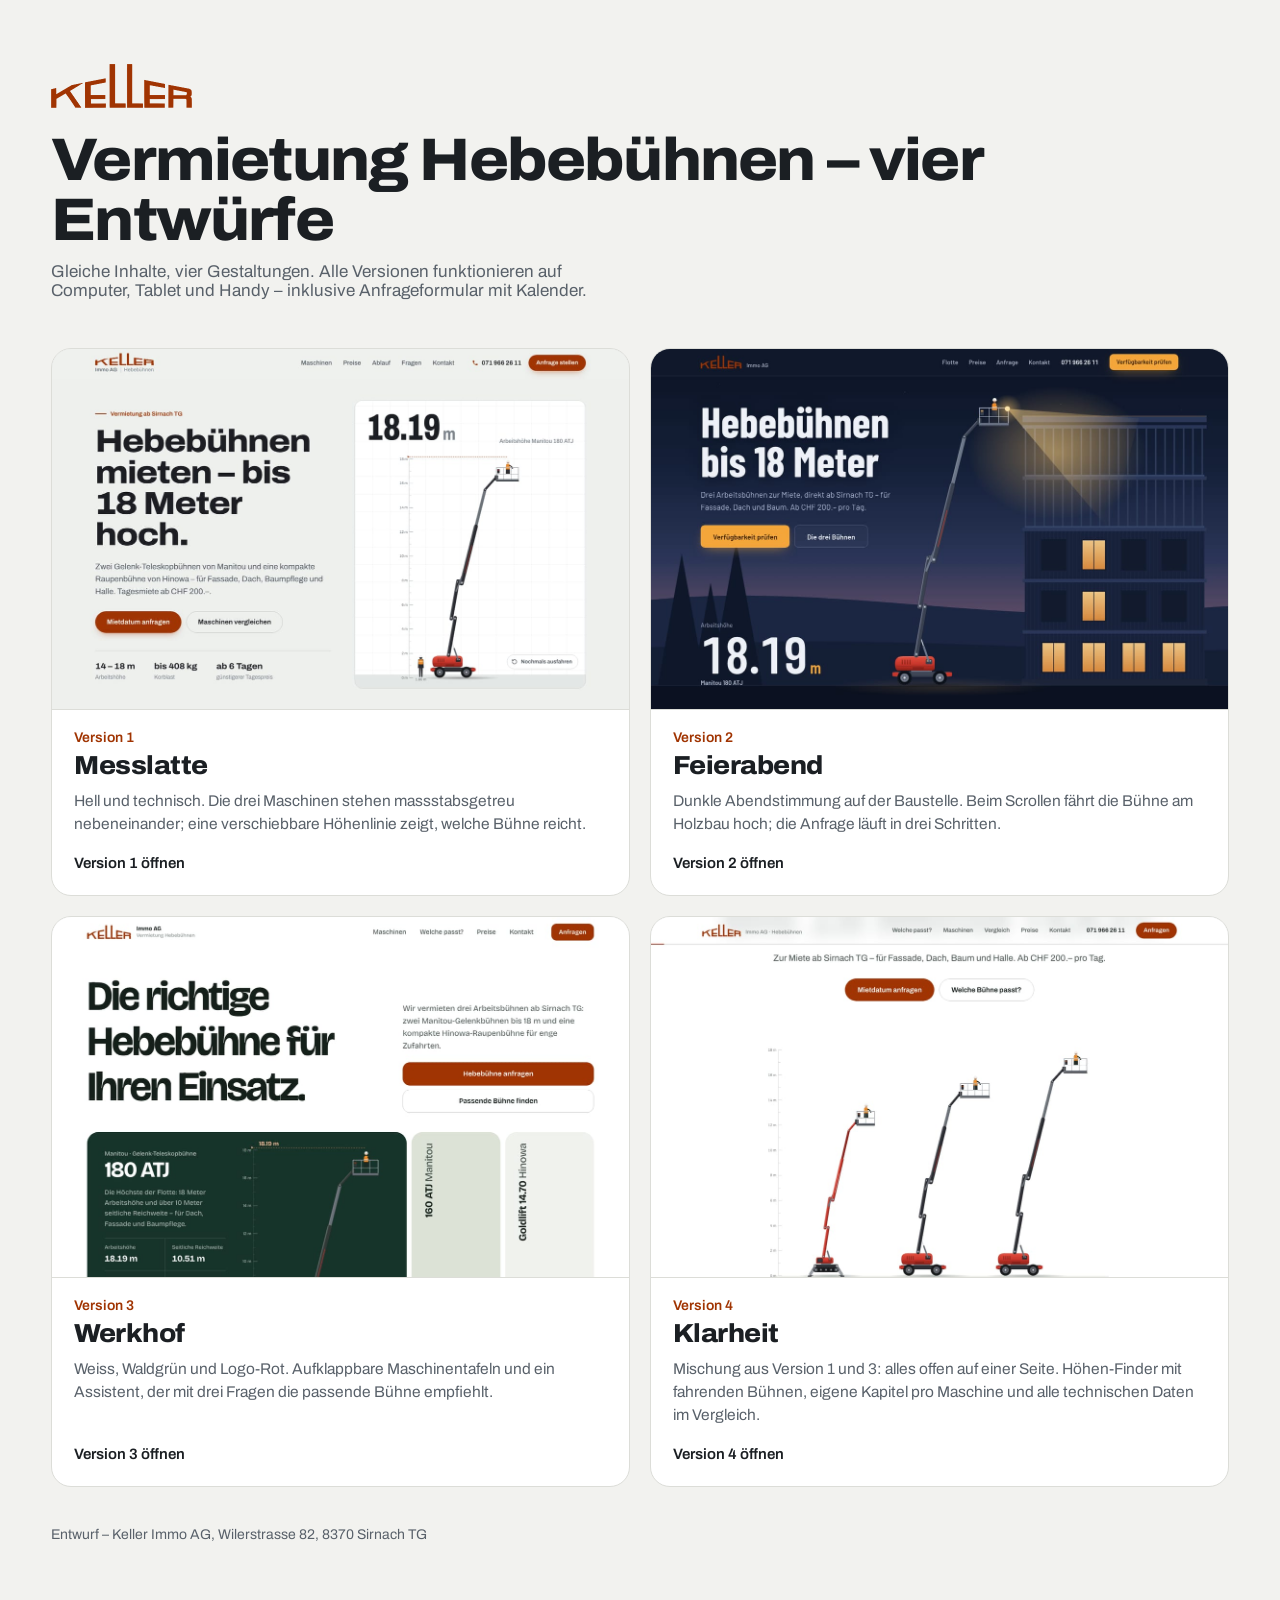
==== index.html @ 330ce8ee "Hebebühnen-Website: vier Entwürfe mit Anfrageformular Co-Authored-By: Claude Opus 5.5 <noreply@anthr" ====
<!doctype html>
<html lang="de-CH">
<head>
  <meta charset="utf-8">
  <meta name="viewport" content="width=device-width, initial-scale=1, viewport-fit=cover">
  <title>Hebebühnen-Website – vier Entwürfe | Keller Immo AG</title>
  <meta name="robots" content="noindex, nofollow">
  <link rel="icon" href="data:image/svg+xml,%3Csvg xmlns='http://www.w3.org/2000/svg' viewBox='0 0 64 64'%3E%3Crect width='64' height='64' rx='14' fill='%23A03402'/%3E%3Cpath d='M18 14h8v16l14-16h10L34 32l17 18H40L26 35v15h-8z' fill='%23fff'/%3E%3C/svg%3E">
  <link rel="preconnect" href="https://fonts.googleapis.com">
  <link rel="preconnect" href="https://fonts.gstatic.com" crossorigin>
  <link href="https://fonts.googleapis.com/css2?family=Archivo:wdth,wght@62..125,400..800&display=swap" rel="stylesheet">
  <style>
    :root { --bg: #F2F2EF; --card: #fff; --ink: #1B1F23; --ink-2: #59616A; --line: #DCDDD8; --rust: #A03402; }
    * { box-sizing: border-box; }
    body { margin: 0; background: var(--bg); color: var(--ink); font-family: 'Archivo', system-ui, sans-serif; -webkit-font-smoothing: antialiased; }
    .wrap { max-width: 1280px; margin: 0 auto; padding: clamp(28px, 5vw, 64px) max(16px, 4vw) 64px; }
    header { display: flex; justify-content: space-between; align-items: flex-end; flex-wrap: wrap; gap: 24px; margin-bottom: clamp(28px, 4vw, 48px); }
    header img { height: 44px; width: auto; display: block; }
    h1 { margin: 22px 0 0; font-size: clamp(34px, 5vw, 60px); line-height: 1; letter-spacing: -.03em; font-weight: 800; font-stretch: 108%; }
    header p { margin: 12px 0 0; color: var(--ink-2); font-size: 17px; max-width: 34em; }
    .grid { display: grid; grid-template-columns: repeat(2, minmax(0, 1fr)); gap: 20px; }
    a.card { display: flex; flex-direction: column; text-decoration: none; color: inherit; background: var(--card); border: 1px solid var(--line); border-radius: 20px; overflow: hidden; transition: transform .35s cubic-bezier(.2,.7,.1,1), box-shadow .35s; }
    a.card:hover { transform: translateY(-4px); box-shadow: 0 24px 50px -24px rgba(27,31,35,.35); }
    a.card:focus-visible { outline: 3px solid var(--rust); outline-offset: 3px; }
    .shot { aspect-ratio: 16 / 10; background: #ddd center / cover no-repeat; border-bottom: 1px solid var(--line); }
    .body { padding: 20px 22px 24px; display: flex; flex-direction: column; gap: 6px; flex: 1; }
    .num { font-size: 14px; font-weight: 600; color: var(--rust); }
    h2 { margin: 0; font-size: 26px; font-weight: 800; font-stretch: 106%; letter-spacing: -.02em; }
    .body p { margin: 4px 0 0; color: var(--ink-2); font-size: 15.5px; line-height: 1.5; flex: 1; }
    .open { margin-top: 14px; font-weight: 600; font-size: 15px; }
    footer { margin-top: 40px; color: var(--ink-2); font-size: 14px; }
    @media (max-width: 900px) { .grid { grid-template-columns: 1fr; } }
  </style>
</head>
<body>
  <div class="wrap">
    <header>
      <div>
        <img src="version-1/assets/keller-logo.png" alt="Keller" width="560" height="175">
        <h1>Vermietung Hebebühnen – vier Entwürfe</h1>
        <p>Gleiche Inhalte, vier Gestaltungen. Alle Versionen funktionieren auf Computer, Tablet und Handy – inklusive Anfrageformular mit Kalender.</p>
      </div>
    </header>
    <main class="grid">
      <a class="card" href="version-1/">
        <div class="shot" style="background-image:url(preview/version-1.jpg)"></div>
        <div class="body">
          <span class="num">Version 1</span>
          <h2>Messlatte</h2>
          <p>Hell und technisch. Die drei Maschinen stehen massstabsgetreu nebeneinander; eine verschiebbare Höhenlinie zeigt, welche Bühne reicht.</p>
          <span class="open">Version 1 öffnen</span>
        </div>
      </a>
      <a class="card" href="version-2/">
        <div class="shot" style="background-image:url(preview/version-2.jpg)"></div>
        <div class="body">
          <span class="num">Version 2</span>
          <h2>Feierabend</h2>
          <p>Dunkle Abendstimmung auf der Baustelle. Beim Scrollen fährt die Bühne am Holzbau hoch; die Anfrage läuft in drei Schritten.</p>
          <span class="open">Version 2 öffnen</span>
        </div>
      </a>
      <a class="card" href="version-3/">
        <div class="shot" style="background-image:url(preview/version-3.jpg)"></div>
        <div class="body">
          <span class="num">Version 3</span>
          <h2>Werkhof</h2>
          <p>Weiss, Waldgrün und Logo-Rot. Aufklappbare Maschinentafeln und ein Assistent, der mit drei Fragen die passende Bühne empfiehlt.</p>
          <span class="open">Version 3 öffnen</span>
        </div>
      </a>
      <a class="card" href="version-4/">
        <div class="shot" style="background-image:url(preview/version-4.jpg)"></div>
        <div class="body">
          <span class="num">Version 4</span>
          <h2>Klarheit</h2>
          <p>Mischung aus Version 1 und 3: alles offen auf einer Seite. Höhen-Finder mit fahrenden Bühnen, eigene Kapitel pro Maschine und alle technischen Daten im Vergleich.</p>
          <span class="open">Version 4 öffnen</span>
        </div>
      </a>
    </main>
    <footer>Entwurf – Keller Immo AG, Wilerstrasse 82, 8370 Sirnach TG</footer>
  </div>
</body>
</html>
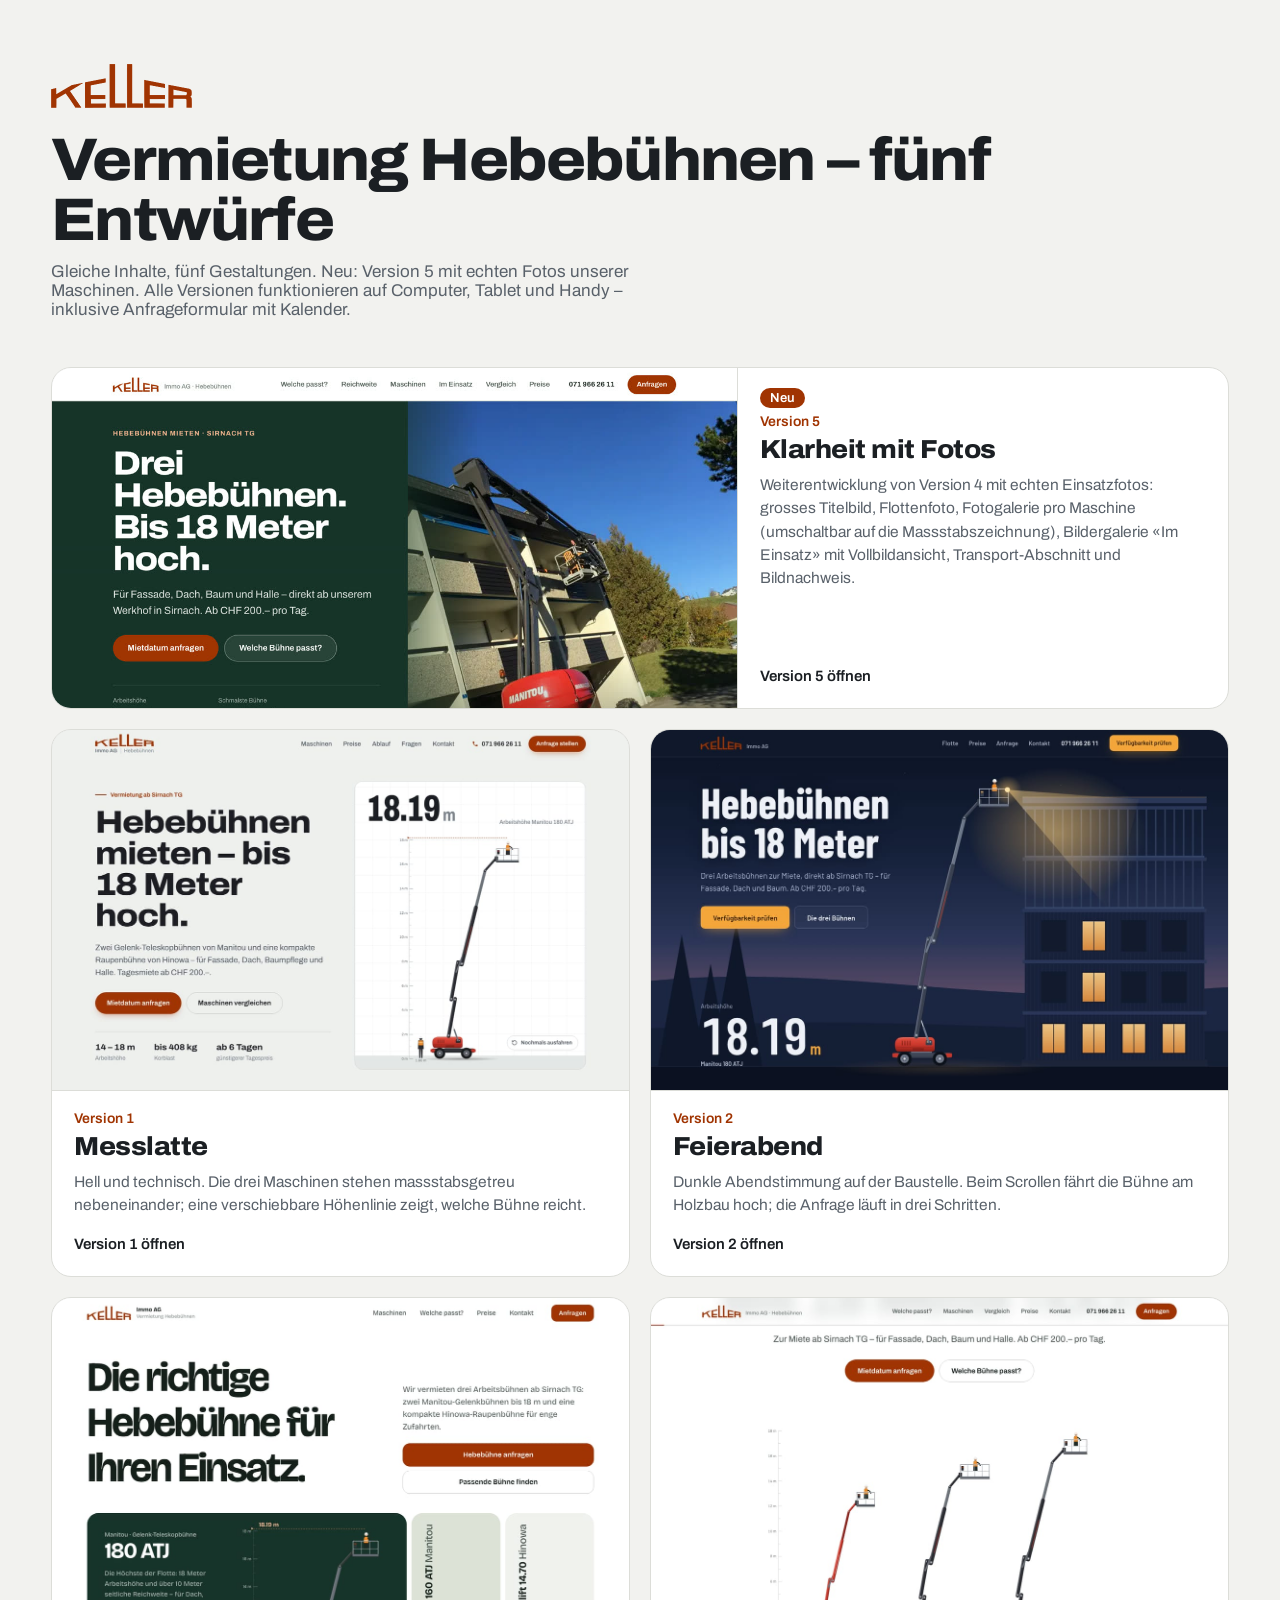
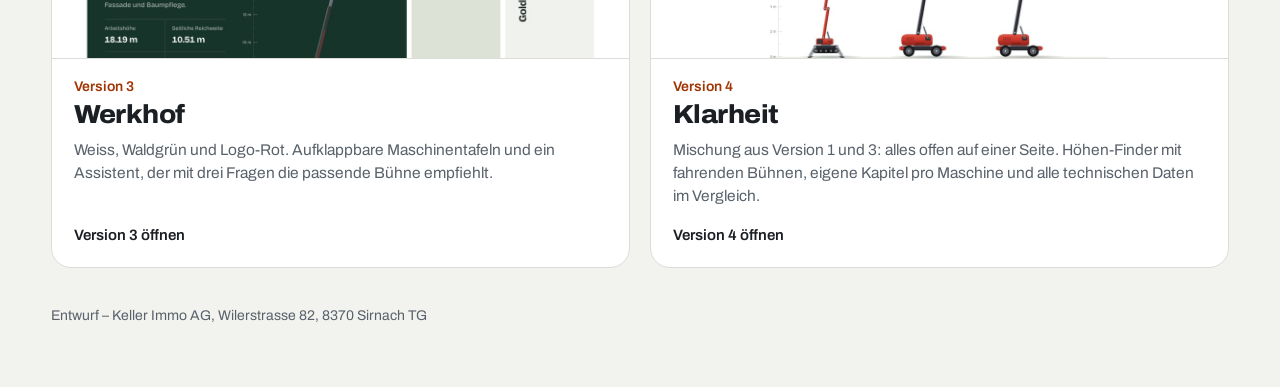
==== commit 998b10ee: "Version 5: Klarheit mit Fotos – Einsatzfotos, Galerien, Lightbox, Bildnachweis Co-Authored-By: Claud" ====
--- a/index.html
+++ b/index.html
@@ -3,7 +3,7 @@
 <head>
   <meta charset="utf-8">
   <meta name="viewport" content="width=device-width, initial-scale=1, viewport-fit=cover">
-  <title>Hebebühnen-Website – vier Entwürfe | Keller Immo AG</title>
+  <title>Hebebühnen-Website – fünf Entwürfe | Keller Immo AG</title>
   <meta name="robots" content="noindex, nofollow">
   <link rel="icon" href="data:image/svg+xml,%3Csvg xmlns='http://www.w3.org/2000/svg' viewBox='0 0 64 64'%3E%3Crect width='64' height='64' rx='14' fill='%23A03402'/%3E%3Cpath d='M18 14h8v16l14-16h10L34 32l17 18H40L26 35v15h-8z' fill='%23fff'/%3E%3C/svg%3E">
   <link rel="preconnect" href="https://fonts.googleapis.com">
@@ -18,18 +18,21 @@
     header img { height: 44px; width: auto; display: block; }
     h1 { margin: 22px 0 0; font-size: clamp(34px, 5vw, 60px); line-height: 1; letter-spacing: -.03em; font-weight: 800; font-stretch: 108%; }
     header p { margin: 12px 0 0; color: var(--ink-2); font-size: 17px; max-width: 34em; }
+    .badge { display: inline-block; align-self: flex-start; padding: 3px 10px; border-radius: 999px; background: var(--rust); color: #fff; font-size: 13px; font-weight: 600; }
     .grid { display: grid; grid-template-columns: repeat(2, minmax(0, 1fr)); gap: 20px; }
     a.card { display: flex; flex-direction: column; text-decoration: none; color: inherit; background: var(--card); border: 1px solid var(--line); border-radius: 20px; overflow: hidden; transition: transform .35s cubic-bezier(.2,.7,.1,1), box-shadow .35s; }
     a.card:hover { transform: translateY(-4px); box-shadow: 0 24px 50px -24px rgba(27,31,35,.35); }
     a.card:focus-visible { outline: 3px solid var(--rust); outline-offset: 3px; }
     .shot { aspect-ratio: 16 / 10; background: #ddd center / cover no-repeat; border-bottom: 1px solid var(--line); }
+    a.card--feature { grid-column: 1 / -1; display: grid; grid-template-columns: 1.4fr 1fr; }
+    a.card--feature .shot { aspect-ratio: auto; min-height: 340px; background-position: left top; border-bottom: 0; border-right: 1px solid var(--line); }
     .body { padding: 20px 22px 24px; display: flex; flex-direction: column; gap: 6px; flex: 1; }
     .num { font-size: 14px; font-weight: 600; color: var(--rust); }
     h2 { margin: 0; font-size: 26px; font-weight: 800; font-stretch: 106%; letter-spacing: -.02em; }
     .body p { margin: 4px 0 0; color: var(--ink-2); font-size: 15.5px; line-height: 1.5; flex: 1; }
     .open { margin-top: 14px; font-weight: 600; font-size: 15px; }
     footer { margin-top: 40px; color: var(--ink-2); font-size: 14px; }
-    @media (max-width: 900px) { .grid { grid-template-columns: 1fr; } }
+    @media (max-width: 900px) { .grid { grid-template-columns: 1fr; } a.card--feature { grid-template-columns: 1fr; } a.card--feature .shot { aspect-ratio: 16 / 10; min-height: 0; border-right: 0; border-bottom: 1px solid var(--line); } }
   </style>
 </head>
 <body>
@@ -37,11 +40,21 @@
     <header>
       <div>
         <img src="version-1/assets/keller-logo.png" alt="Keller" width="560" height="175">
-        <h1>Vermietung Hebebühnen – vier Entwürfe</h1>
-        <p>Gleiche Inhalte, vier Gestaltungen. Alle Versionen funktionieren auf Computer, Tablet und Handy – inklusive Anfrageformular mit Kalender.</p>
+        <h1>Vermietung Hebebühnen – fünf Entwürfe</h1>
+        <p>Gleiche Inhalte, fünf Gestaltungen. Neu: Version 5 mit echten Fotos unserer Maschinen. Alle Versionen funktionieren auf Computer, Tablet und Handy – inklusive Anfrageformular mit Kalender.</p>
       </div>
     </header>
     <main class="grid">
+      <a class="card card--feature" href="version-5/">
+        <div class="shot" style="background-image:url(preview/version-5.jpg)"></div>
+        <div class="body">
+          <span class="badge">Neu</span>
+          <span class="num">Version 5</span>
+          <h2>Klarheit mit Fotos</h2>
+          <p>Weiterentwicklung von Version 4 mit echten Einsatzfotos: grosses Titelbild, Flottenfoto, Fotogalerie pro Maschine (umschaltbar auf die Massstabszeichnung), Bildergalerie «Im Einsatz» mit Vollbildansicht, Transport-Abschnitt und Bildnachweis.</p>
+          <span class="open">Version 5 öffnen</span>
+        </div>
+      </a>
       <a class="card" href="version-1/">
         <div class="shot" style="background-image:url(preview/version-1.jpg)"></div>
         <div class="body">
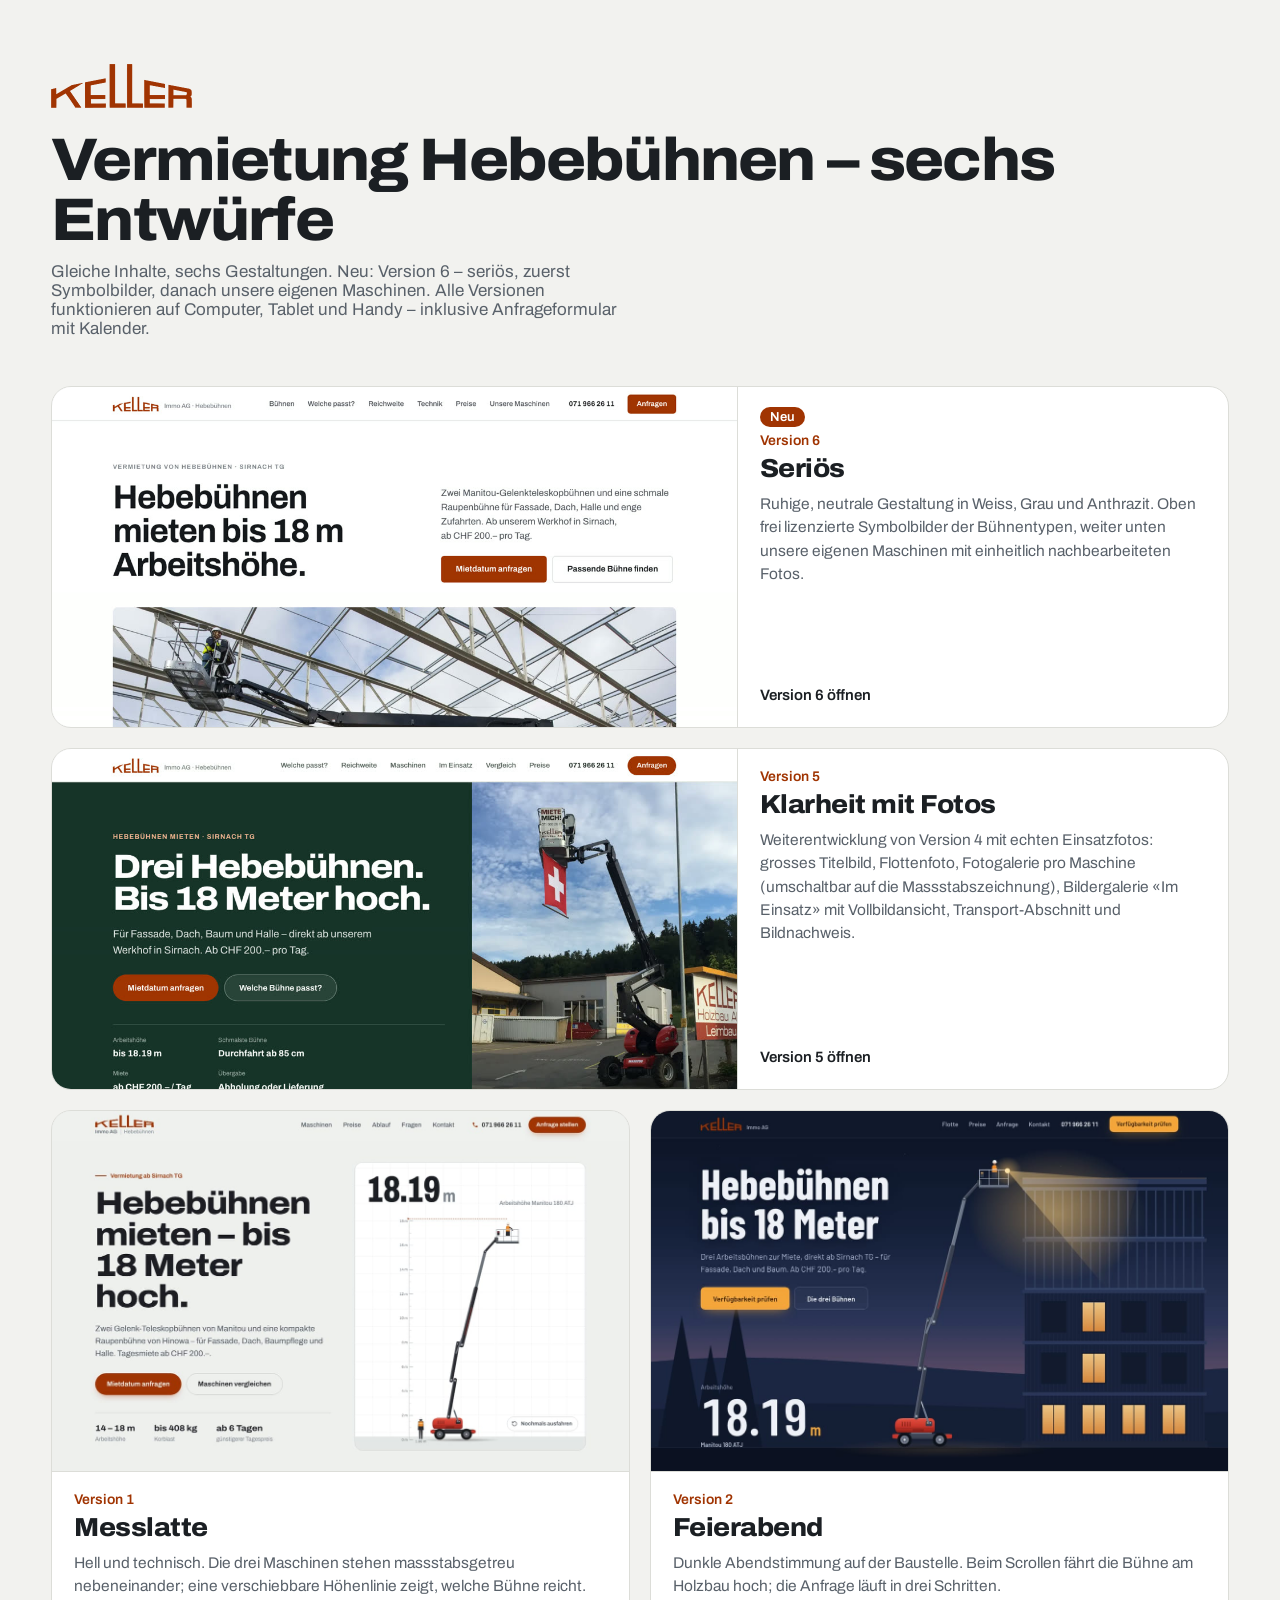
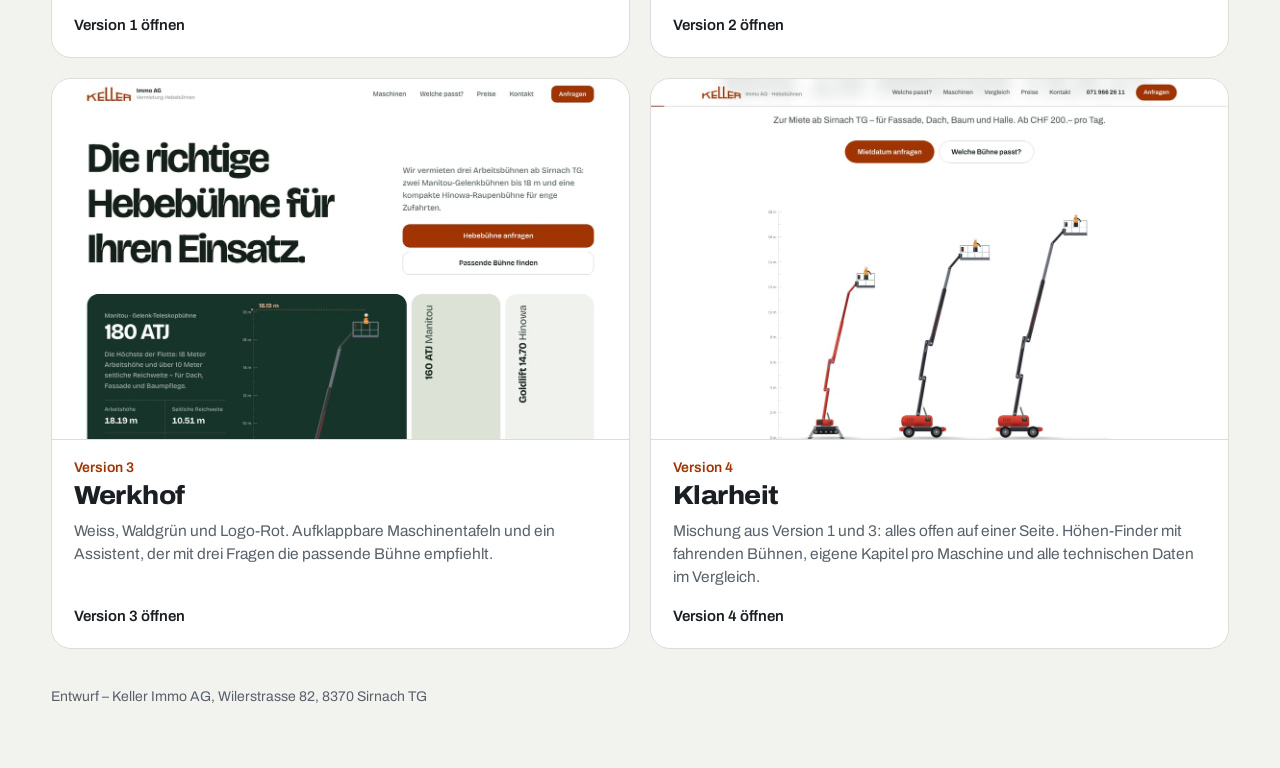
==== commit bf0ded06: "Version 6: seriöse Gestaltung, zuerst Symbolbilder, danach eigene Maschinen Co-Authored-By: Claude O" ====
--- a/index.html
+++ b/index.html
@@ -3,7 +3,7 @@
 <head>
   <meta charset="utf-8">
   <meta name="viewport" content="width=device-width, initial-scale=1, viewport-fit=cover">
-  <title>Hebebühnen-Website – fünf Entwürfe | Keller Immo AG</title>
+  <title>Hebebühnen-Website – sechs Entwürfe | Keller Immo AG</title>
   <meta name="robots" content="noindex, nofollow">
   <link rel="icon" href="data:image/svg+xml,%3Csvg xmlns='http://www.w3.org/2000/svg' viewBox='0 0 64 64'%3E%3Crect width='64' height='64' rx='14' fill='%23A03402'/%3E%3Cpath d='M18 14h8v16l14-16h10L34 32l17 18H40L26 35v15h-8z' fill='%23fff'/%3E%3C/svg%3E">
   <link rel="preconnect" href="https://fonts.googleapis.com">
@@ -40,15 +40,24 @@
     <header>
       <div>
         <img src="version-1/assets/keller-logo.png" alt="Keller" width="560" height="175">
-        <h1>Vermietung Hebebühnen – fünf Entwürfe</h1>
-        <p>Gleiche Inhalte, fünf Gestaltungen. Neu: Version 5 mit echten Fotos unserer Maschinen. Alle Versionen funktionieren auf Computer, Tablet und Handy – inklusive Anfrageformular mit Kalender.</p>
+        <h1>Vermietung Hebebühnen – sechs Entwürfe</h1>
+        <p>Gleiche Inhalte, sechs Gestaltungen. Neu: Version 6 – seriös, zuerst Symbolbilder, danach unsere eigenen Maschinen. Alle Versionen funktionieren auf Computer, Tablet und Handy – inklusive Anfrageformular mit Kalender.</p>
       </div>
     </header>
     <main class="grid">
+      <a class="card card--feature" href="version-6/">
+        <div class="shot" style="background-image:url(preview/version-6.jpg)"></div>
+        <div class="body">
+          <span class="badge">Neu</span>
+          <span class="num">Version 6</span>
+          <h2>Seriös</h2>
+          <p>Ruhige, neutrale Gestaltung in Weiss, Grau und Anthrazit. Oben frei lizenzierte Symbolbilder der Bühnentypen, weiter unten unsere eigenen Maschinen mit einheitlich nachbearbeiteten Fotos.</p>
+          <span class="open">Version 6 öffnen</span>
+        </div>
+      </a>
       <a class="card card--feature" href="version-5/">
         <div class="shot" style="background-image:url(preview/version-5.jpg)"></div>
         <div class="body">
-          <span class="badge">Neu</span>
           <span class="num">Version 5</span>
           <h2>Klarheit mit Fotos</h2>
           <p>Weiterentwicklung von Version 4 mit echten Einsatzfotos: grosses Titelbild, Flottenfoto, Fotogalerie pro Maschine (umschaltbar auf die Massstabszeichnung), Bildergalerie «Im Einsatz» mit Vollbildansicht, Transport-Abschnitt und Bildnachweis.</p>
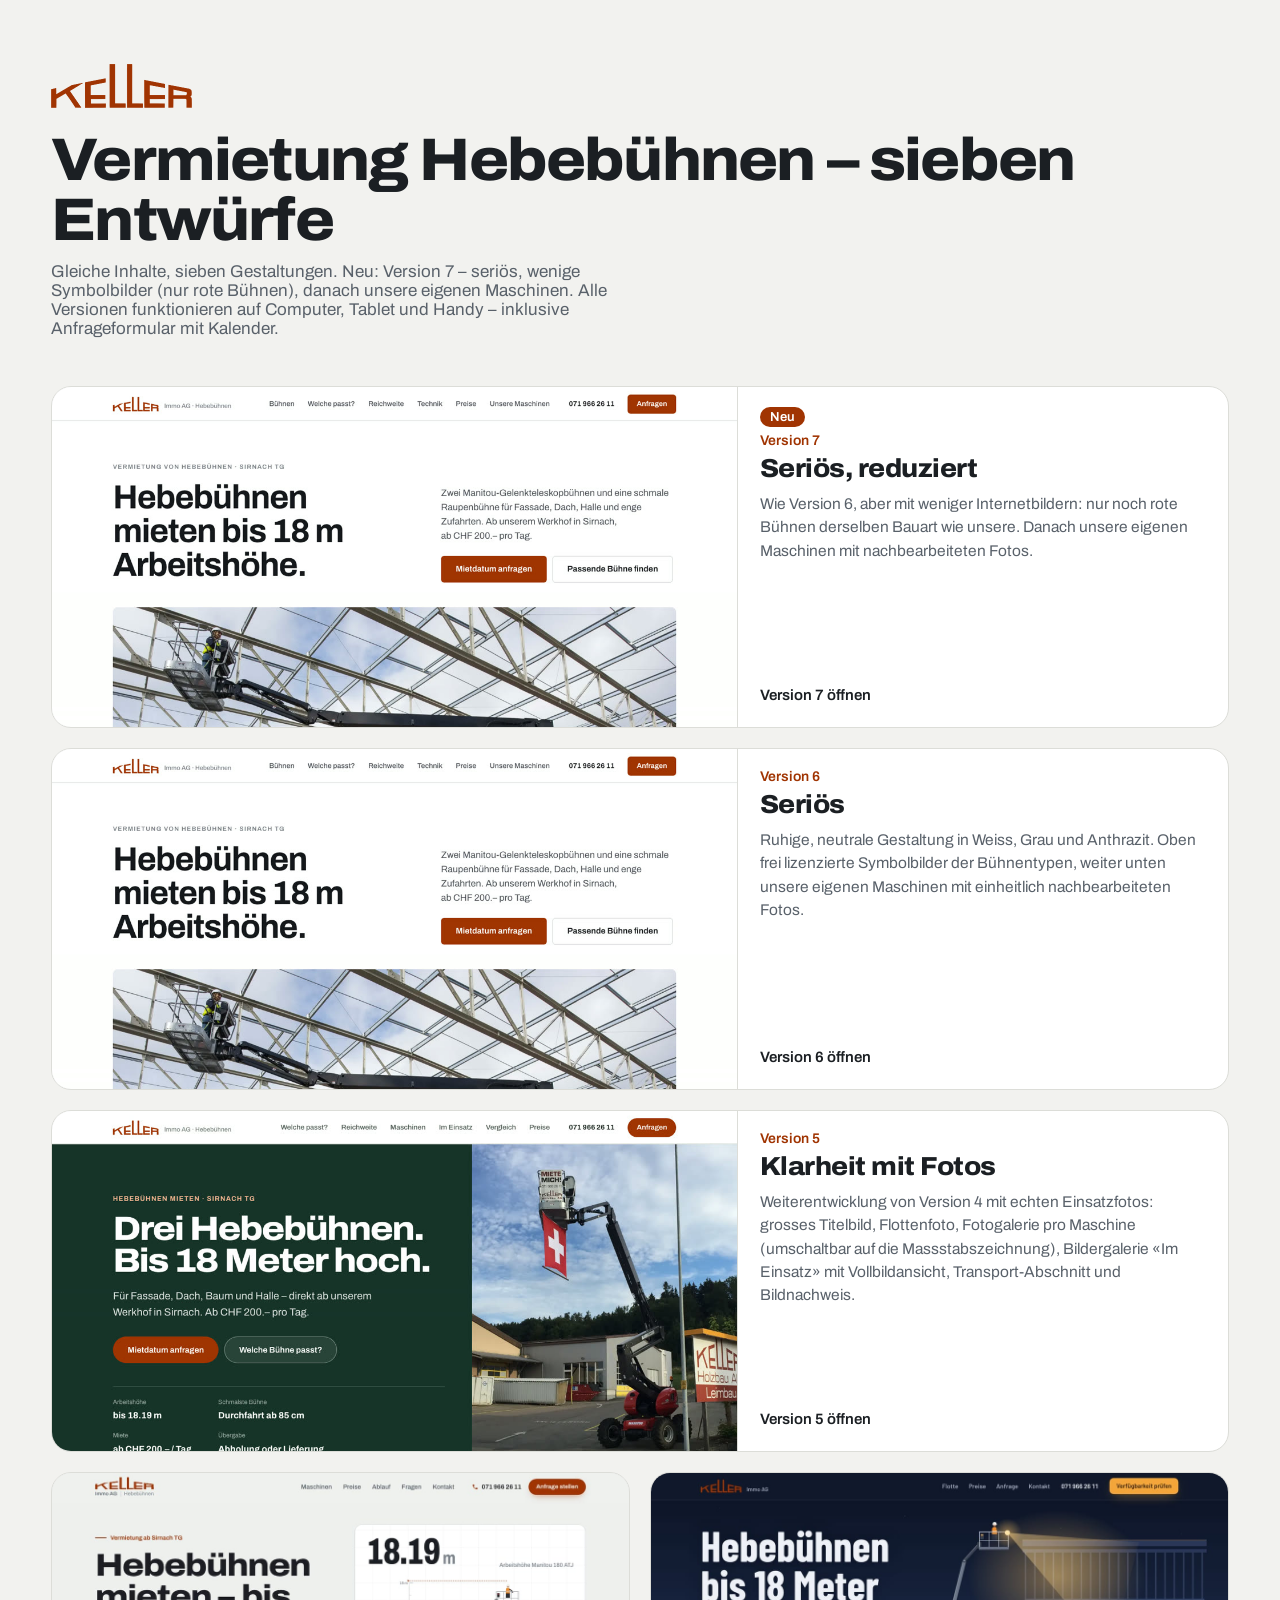
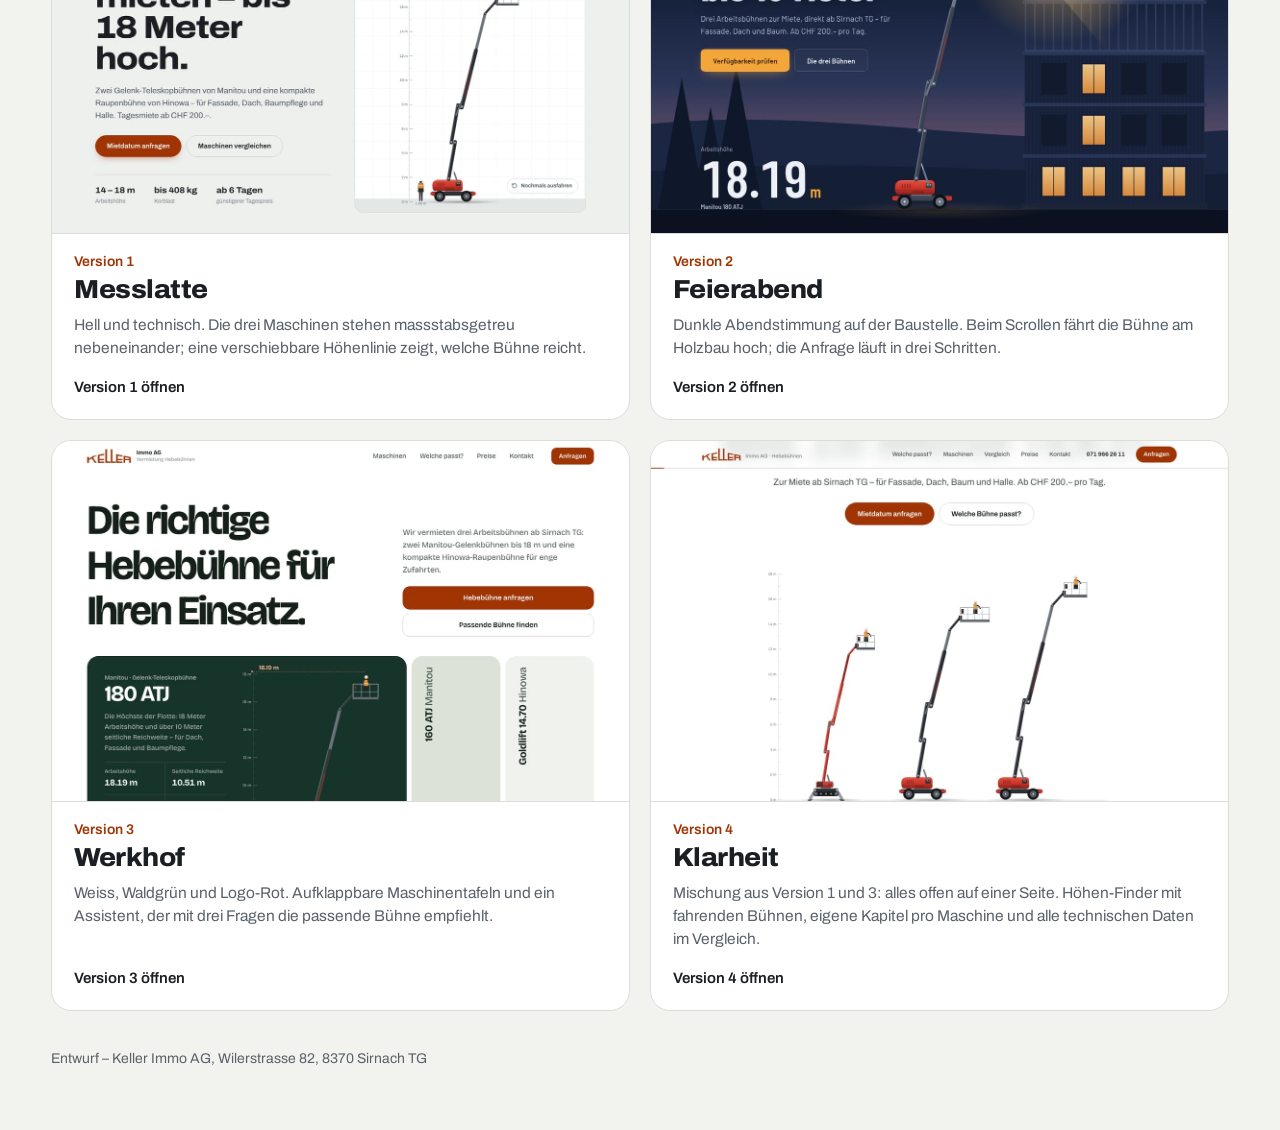
==== commit f7c34fef: "Version 7: weniger Symbolbilder, nur rote Bühnen Co-Authored-By: Claude Opus 5.5 <noreply@anthropic." ====
--- a/index.html
+++ b/index.html
@@ -3,7 +3,7 @@
 <head>
   <meta charset="utf-8">
   <meta name="viewport" content="width=device-width, initial-scale=1, viewport-fit=cover">
-  <title>Hebebühnen-Website – sechs Entwürfe | Keller Immo AG</title>
+  <title>Hebebühnen-Website – sieben Entwürfe | Keller Immo AG</title>
   <meta name="robots" content="noindex, nofollow">
   <link rel="icon" href="data:image/svg+xml,%3Csvg xmlns='http://www.w3.org/2000/svg' viewBox='0 0 64 64'%3E%3Crect width='64' height='64' rx='14' fill='%23A03402'/%3E%3Cpath d='M18 14h8v16l14-16h10L34 32l17 18H40L26 35v15h-8z' fill='%23fff'/%3E%3C/svg%3E">
   <link rel="preconnect" href="https://fonts.googleapis.com">
@@ -40,15 +40,24 @@
     <header>
       <div>
         <img src="version-1/assets/keller-logo.png" alt="Keller" width="560" height="175">
-        <h1>Vermietung Hebebühnen – sechs Entwürfe</h1>
-        <p>Gleiche Inhalte, sechs Gestaltungen. Neu: Version 6 – seriös, zuerst Symbolbilder, danach unsere eigenen Maschinen. Alle Versionen funktionieren auf Computer, Tablet und Handy – inklusive Anfrageformular mit Kalender.</p>
+        <h1>Vermietung Hebebühnen – sieben Entwürfe</h1>
+        <p>Gleiche Inhalte, sieben Gestaltungen. Neu: Version 7 – seriös, wenige Symbolbilder (nur rote Bühnen), danach unsere eigenen Maschinen. Alle Versionen funktionieren auf Computer, Tablet und Handy – inklusive Anfrageformular mit Kalender.</p>
       </div>
     </header>
     <main class="grid">
+      <a class="card card--feature" href="version-7/">
+        <div class="shot" style="background-image:url(preview/version-7.jpg)"></div>
+        <div class="body">
+          <span class="badge">Neu</span>
+          <span class="num">Version 7</span>
+          <h2>Seriös, reduziert</h2>
+          <p>Wie Version 6, aber mit weniger Internetbildern: nur noch rote Bühnen derselben Bauart wie unsere. Danach unsere eigenen Maschinen mit nachbearbeiteten Fotos.</p>
+          <span class="open">Version 7 öffnen</span>
+        </div>
+      </a>
       <a class="card card--feature" href="version-6/">
         <div class="shot" style="background-image:url(preview/version-6.jpg)"></div>
         <div class="body">
-          <span class="badge">Neu</span>
           <span class="num">Version 6</span>
           <h2>Seriös</h2>
           <p>Ruhige, neutrale Gestaltung in Weiss, Grau und Anthrazit. Oben frei lizenzierte Symbolbilder der Bühnentypen, weiter unten unsere eigenen Maschinen mit einheitlich nachbearbeiteten Fotos.</p>
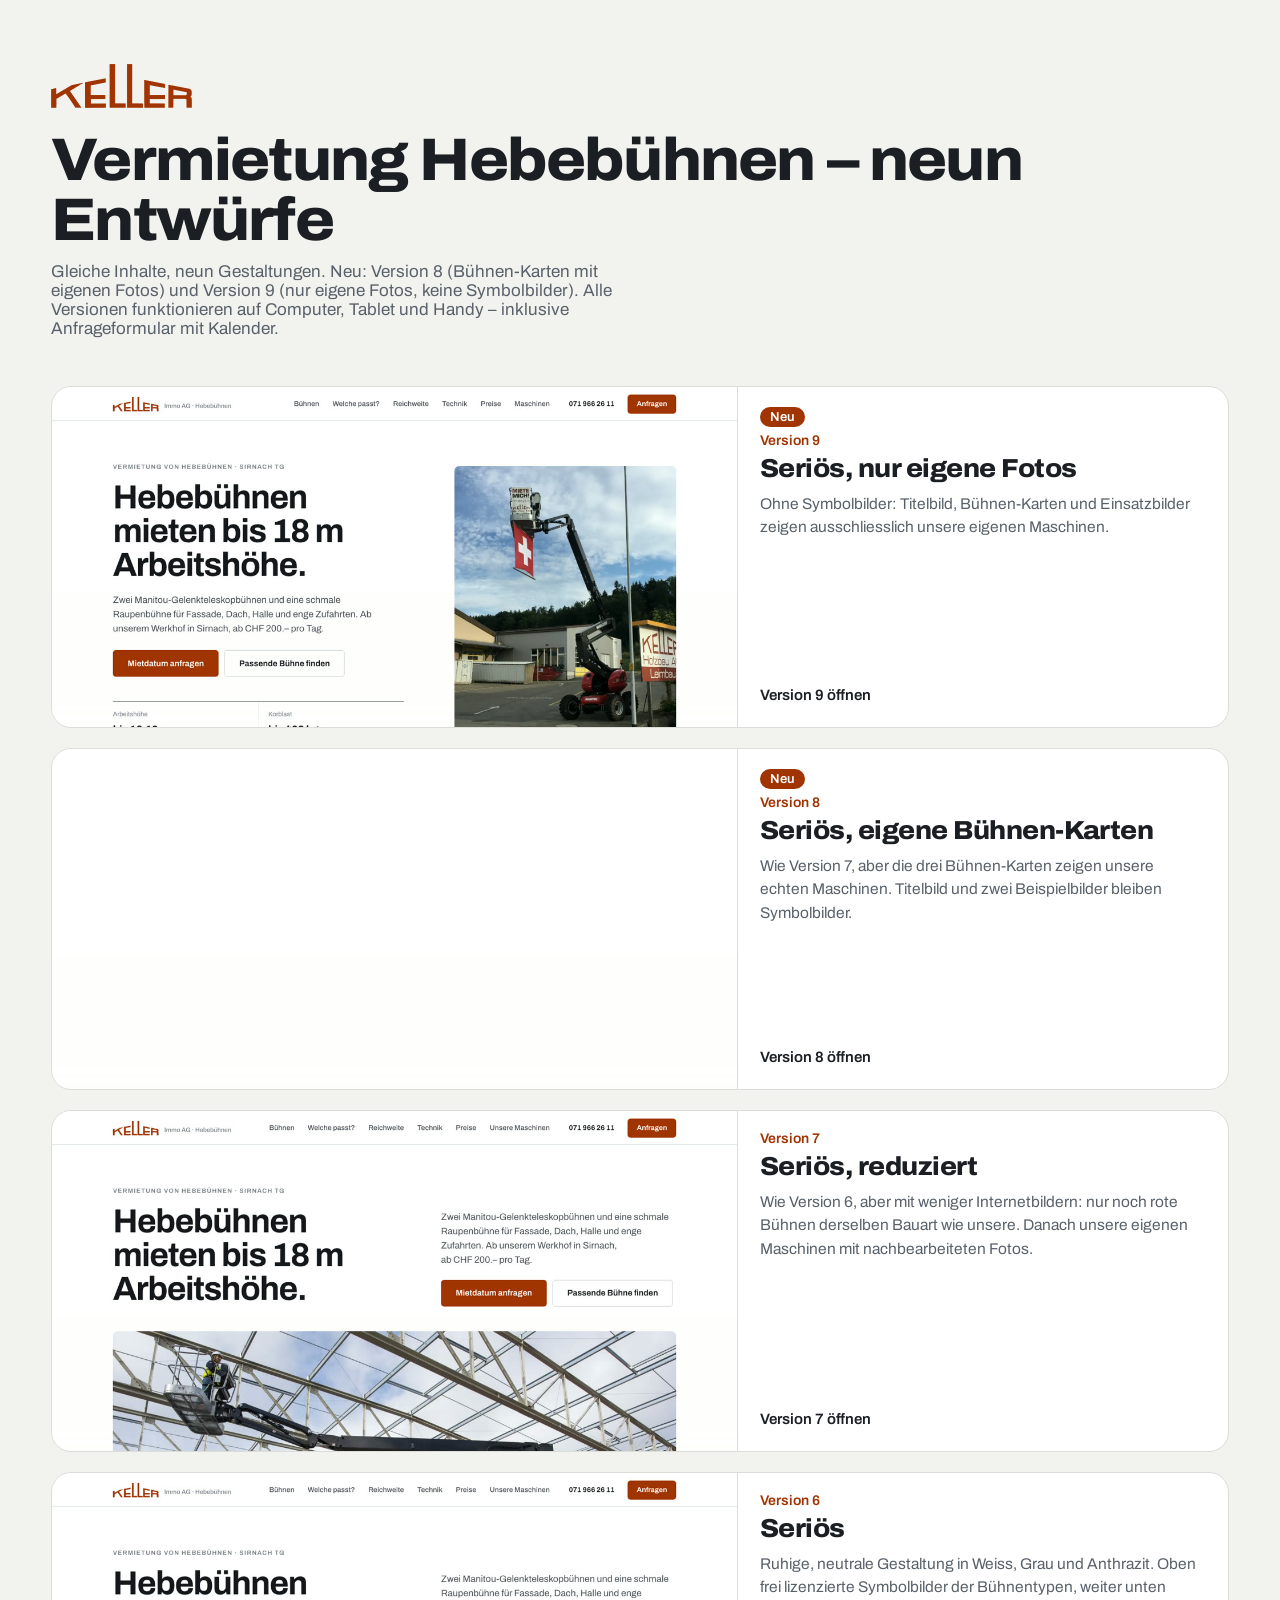
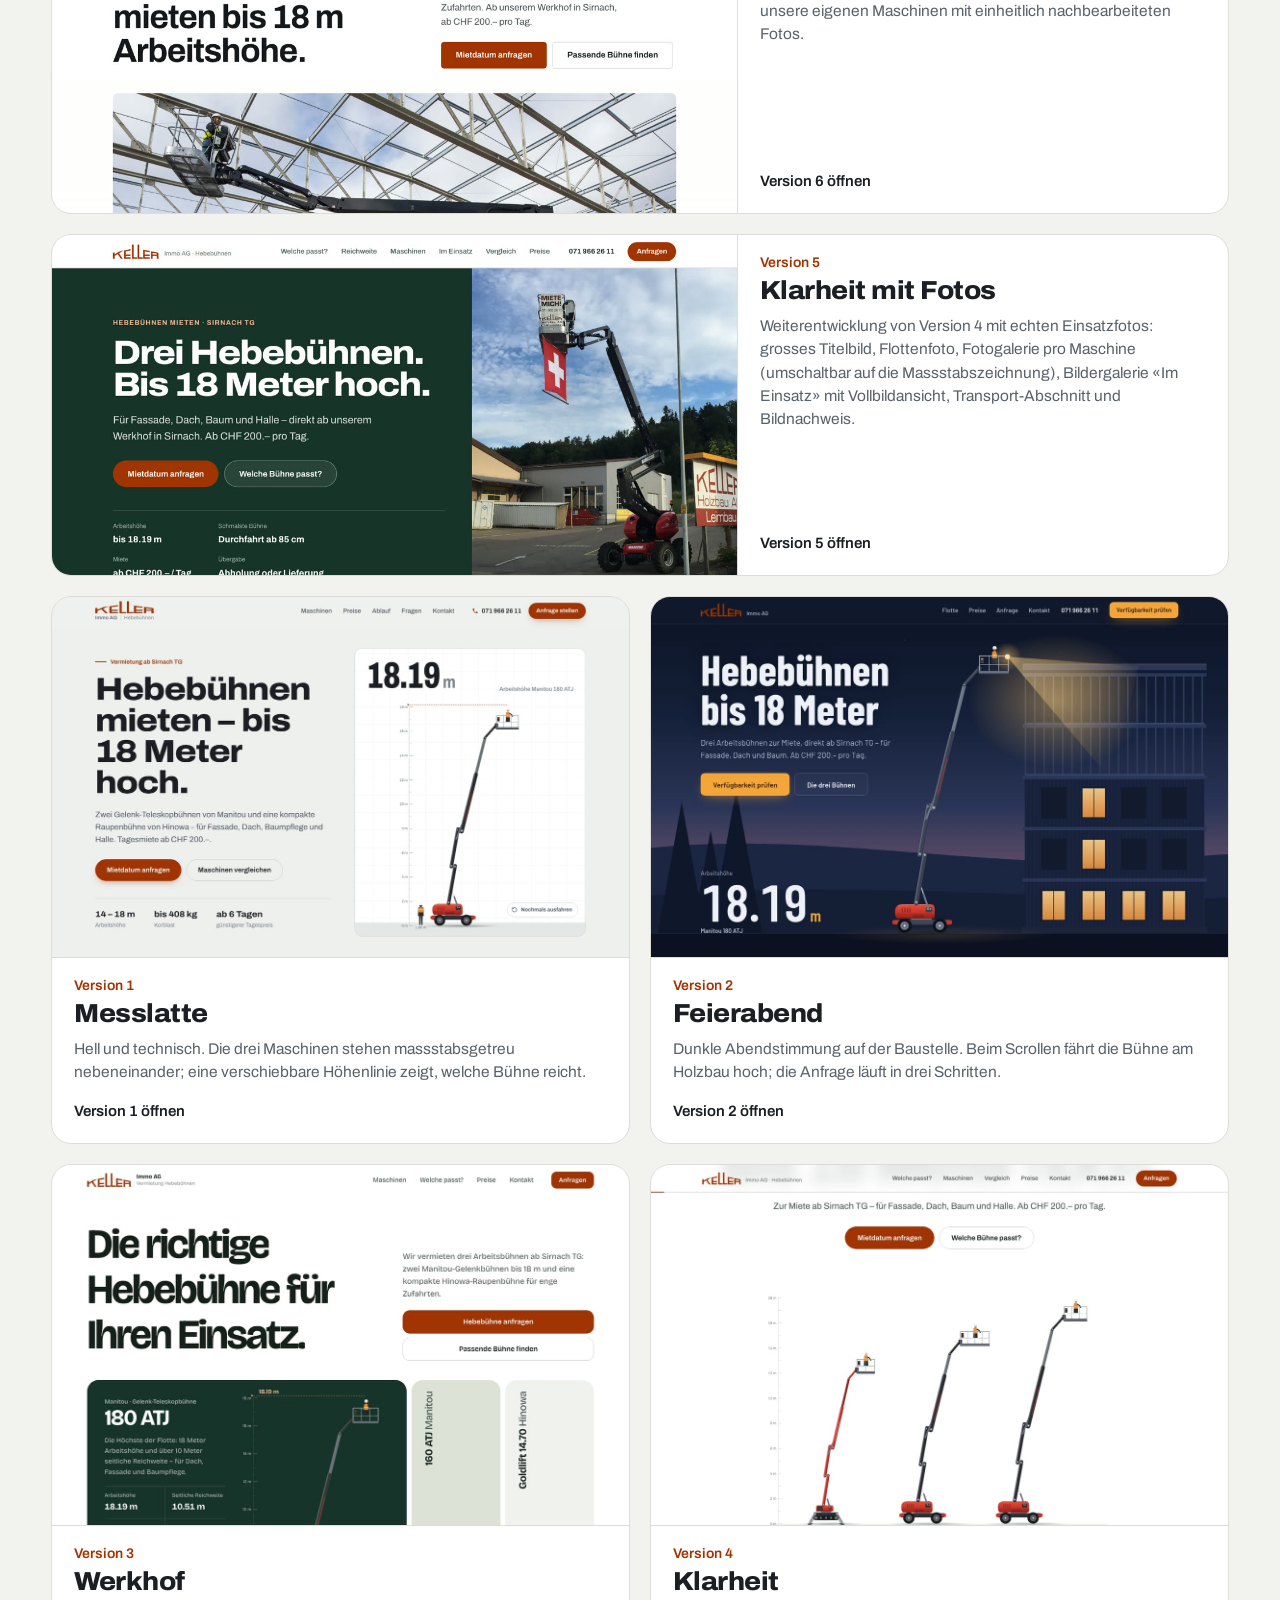
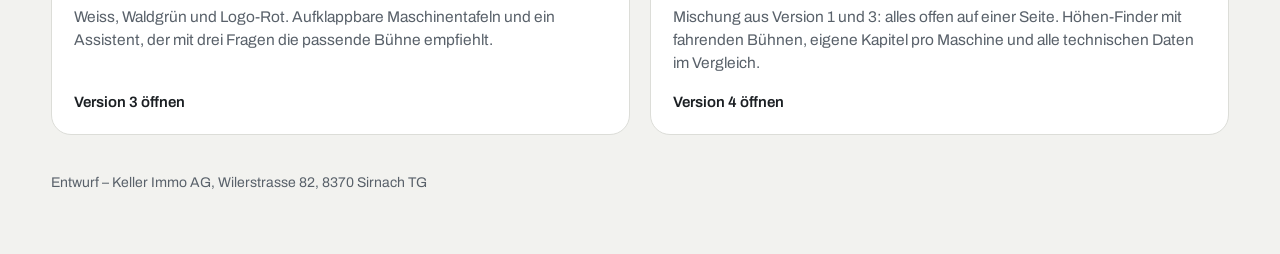
==== commit 08e01c64: "Version 8 (Bühnen-Karten mit eigenen Fotos) und Version 9 (nur eigene Fotos) Co-Authored-By: Claude " ====
--- a/index.html
+++ b/index.html
@@ -3,7 +3,7 @@
 <head>
   <meta charset="utf-8">
   <meta name="viewport" content="width=device-width, initial-scale=1, viewport-fit=cover">
-  <title>Hebebühnen-Website – sieben Entwürfe | Keller Immo AG</title>
+  <title>Hebebühnen-Website – neun Entwürfe | Keller Immo AG</title>
   <meta name="robots" content="noindex, nofollow">
   <link rel="icon" href="data:image/svg+xml,%3Csvg xmlns='http://www.w3.org/2000/svg' viewBox='0 0 64 64'%3E%3Crect width='64' height='64' rx='14' fill='%23A03402'/%3E%3Cpath d='M18 14h8v16l14-16h10L34 32l17 18H40L26 35v15h-8z' fill='%23fff'/%3E%3C/svg%3E">
   <link rel="preconnect" href="https://fonts.googleapis.com">
@@ -40,15 +40,34 @@
     <header>
       <div>
         <img src="version-1/assets/keller-logo.png" alt="Keller" width="560" height="175">
-        <h1>Vermietung Hebebühnen – sieben Entwürfe</h1>
-        <p>Gleiche Inhalte, sieben Gestaltungen. Neu: Version 7 – seriös, wenige Symbolbilder (nur rote Bühnen), danach unsere eigenen Maschinen. Alle Versionen funktionieren auf Computer, Tablet und Handy – inklusive Anfrageformular mit Kalender.</p>
+        <h1>Vermietung Hebebühnen – neun Entwürfe</h1>
+        <p>Gleiche Inhalte, neun Gestaltungen. Neu: Version 8 (Bühnen-Karten mit eigenen Fotos) und Version 9 (nur eigene Fotos, keine Symbolbilder). Alle Versionen funktionieren auf Computer, Tablet und Handy – inklusive Anfrageformular mit Kalender.</p>
       </div>
     </header>
     <main class="grid">
+      <a class="card card--feature" href="version-9/">
+        <div class="shot" style="background-image:url(preview/version-9.jpg)"></div>
+        <div class="body">
+          <span class="badge">Neu</span>
+          <span class="num">Version 9</span>
+          <h2>Seriös, nur eigene Fotos</h2>
+          <p>Ohne Symbolbilder: Titelbild, Bühnen-Karten und Einsatzbilder zeigen ausschliesslich unsere eigenen Maschinen.</p>
+          <span class="open">Version 9 öffnen</span>
+        </div>
+      </a>
+      <a class="card card--feature" href="version-8/">
+        <div class="shot" style="background-image:url(preview/version-8.jpg)"></div>
+        <div class="body">
+          <span class="badge">Neu</span>
+          <span class="num">Version 8</span>
+          <h2>Seriös, eigene Bühnen-Karten</h2>
+          <p>Wie Version 7, aber die drei Bühnen-Karten zeigen unsere echten Maschinen. Titelbild und zwei Beispielbilder bleiben Symbolbilder.</p>
+          <span class="open">Version 8 öffnen</span>
+        </div>
+      </a>
       <a class="card card--feature" href="version-7/">
         <div class="shot" style="background-image:url(preview/version-7.jpg)"></div>
         <div class="body">
-          <span class="badge">Neu</span>
           <span class="num">Version 7</span>
           <h2>Seriös, reduziert</h2>
           <p>Wie Version 6, aber mit weniger Internetbildern: nur noch rote Bühnen derselben Bauart wie unsere. Danach unsere eigenen Maschinen mit nachbearbeiteten Fotos.</p>
